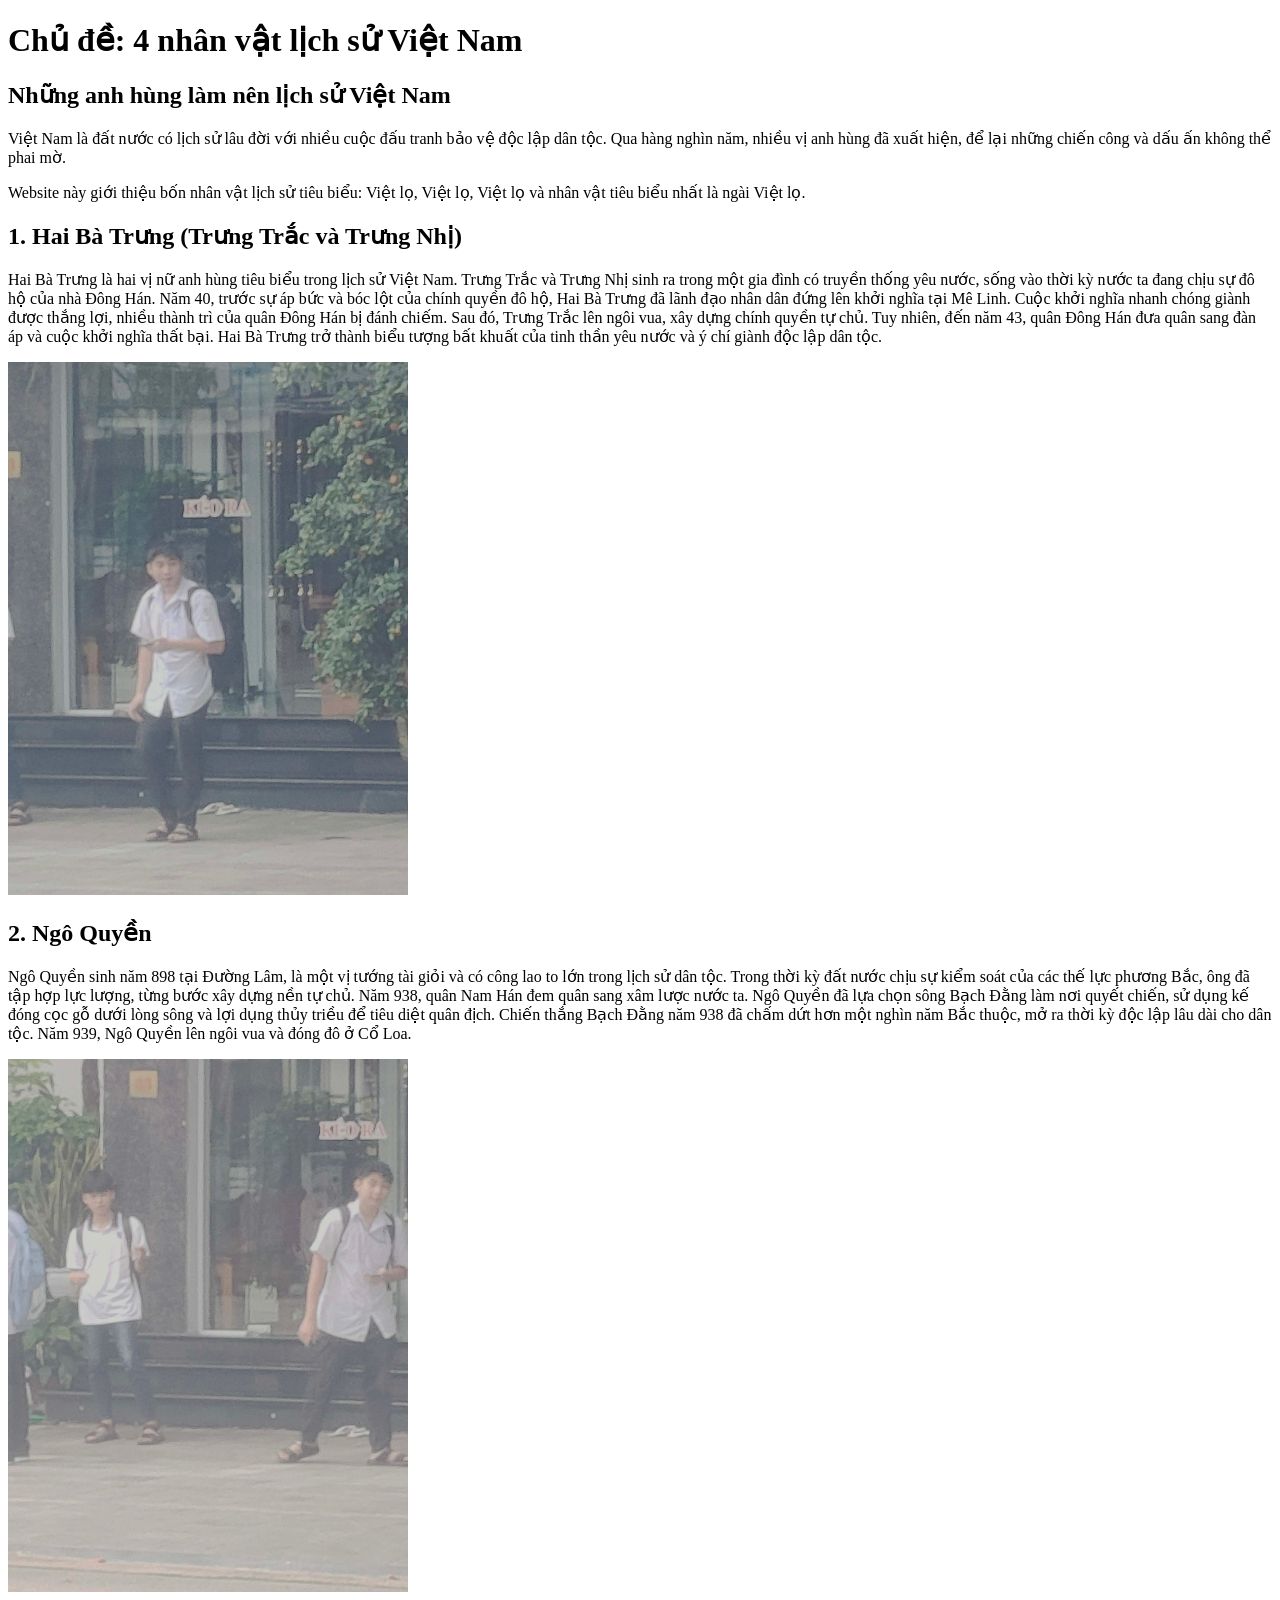
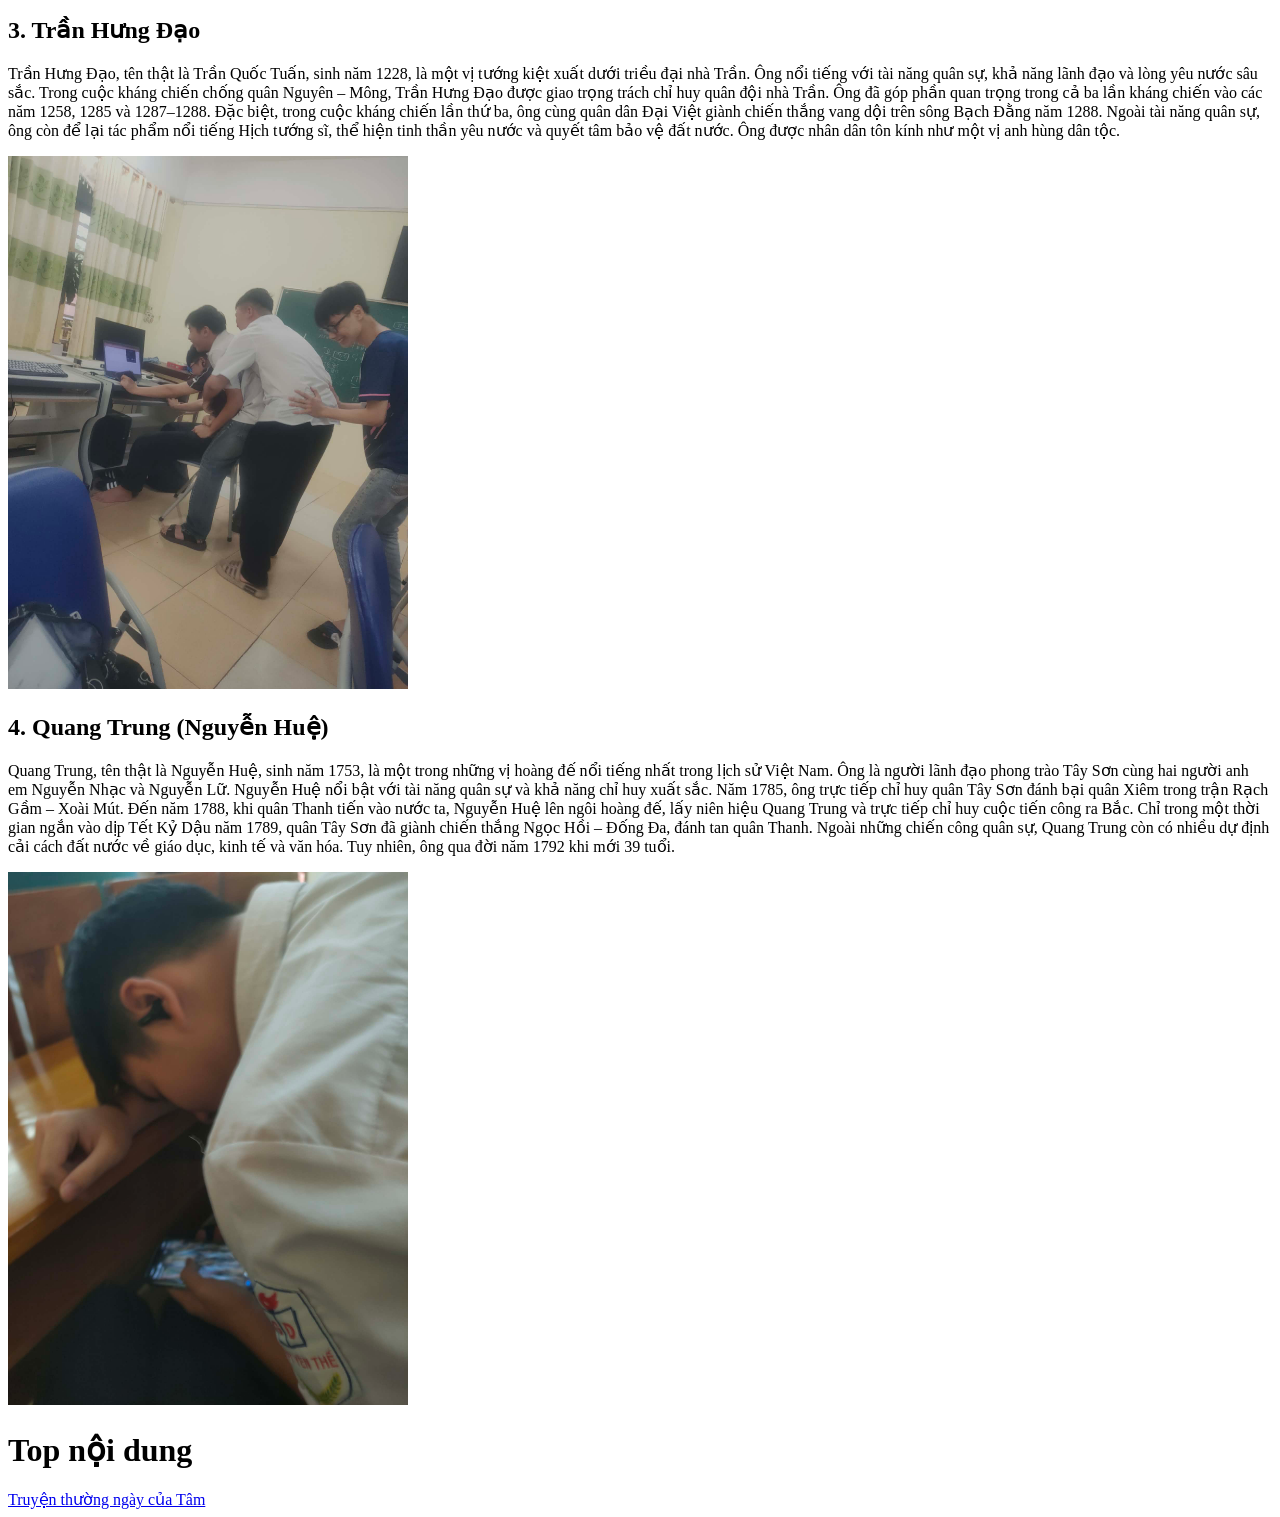
==== index.html @ 8ab3594e "Initial website" ====
<!doctype html>
<html lang="vi">
  <head>
    <meta charset="UTF-8" />
    <meta name="viewport" content="width=device-width, initial-scale=1.0" />
    <title>Fake news :))</title>
    <link rel="icon" type="image/png" href="image/2.jpg" />
  </head>
  <body>
    <h1>Chủ đề: 4 nhân vật lịch sử Việt Nam</h1>
    <h2>Những anh hùng làm nên lịch sử Việt Nam</h2>
    <p>
      Việt Nam là đất nước có lịch sử lâu đời với nhiều cuộc đấu tranh bảo vệ
      độc lập dân tộc. Qua hàng nghìn năm, nhiều vị anh hùng đã xuất hiện, để
      lại những chiến công và dấu ấn không thể phai mờ.
    </p>
    <p>
      Website này giới thiệu bốn nhân vật lịch sử tiêu biểu: Việt lọ, Việt lọ,
      Việt lọ và nhân vật tiêu biểu nhất là ngài Việt lọ.
    </p>
    <h2>1. Hai Bà Trưng (Trưng Trắc và Trưng Nhị)</h2>
    <p>
      Hai Bà Trưng là hai vị nữ anh hùng tiêu biểu trong lịch sử Việt Nam. Trưng
      Trắc và Trưng Nhị sinh ra trong một gia đình có truyền thống yêu nước,
      sống vào thời kỳ nước ta đang chịu sự đô hộ của nhà Đông Hán. Năm 40,
      trước sự áp bức và bóc lột của chính quyền đô hộ, Hai Bà Trưng đã lãnh đạo
      nhân dân đứng lên khởi nghĩa tại Mê Linh. Cuộc khởi nghĩa nhanh chóng
      giành được thắng lợi, nhiều thành trì của quân Đông Hán bị đánh chiếm. Sau
      đó, Trưng Trắc lên ngôi vua, xây dựng chính quyền tự chủ. Tuy nhiên, đến
      năm 43, quân Đông Hán đưa quân sang đàn áp và cuộc khởi nghĩa thất bại.
      Hai Bà Trưng trở thành biểu tượng bất khuất của tinh thần yêu nước và ý
      chí giành độc lập dân tộc.
    </p>
    <img src="image/1.jpeg" alt="" width="400" />
    <h2>2. Ngô Quyền</h2>
    <p>
      Ngô Quyền sinh năm 898 tại Đường Lâm, là một vị tướng tài giỏi và có công
      lao to lớn trong lịch sử dân tộc. Trong thời kỳ đất nước chịu sự kiểm soát
      của các thế lực phương Bắc, ông đã tập hợp lực lượng, từng bước xây dựng
      nền tự chủ. Năm 938, quân Nam Hán đem quân sang xâm lược nước ta. Ngô
      Quyền đã lựa chọn sông Bạch Đằng làm nơi quyết chiến, sử dụng kế đóng cọc
      gỗ dưới lòng sông và lợi dụng thủy triều để tiêu diệt quân địch. Chiến
      thắng Bạch Đằng năm 938 đã chấm dứt hơn một nghìn năm Bắc thuộc, mở ra
      thời kỳ độc lập lâu dài cho dân tộc. Năm 939, Ngô Quyền lên ngôi vua và
      đóng đô ở Cổ Loa.
    </p>
    <img src="image/2.jpeg" alt="" width="400" />
    <h2>3. Trần Hưng Đạo</h2>
    <p>
      Trần Hưng Đạo, tên thật là Trần Quốc Tuấn, sinh năm 1228, là một vị tướng
      kiệt xuất dưới triều đại nhà Trần. Ông nổi tiếng với tài năng quân sự, khả
      năng lãnh đạo và lòng yêu nước sâu sắc. Trong cuộc kháng chiến chống quân
      Nguyên – Mông, Trần Hưng Đạo được giao trọng trách chỉ huy quân đội nhà
      Trần. Ông đã góp phần quan trọng trong cả ba lần kháng chiến vào các năm
      1258, 1285 và 1287–1288. Đặc biệt, trong cuộc kháng chiến lần thứ ba, ông
      cùng quân dân Đại Việt giành chiến thắng vang dội trên sông Bạch Đằng năm
      1288. Ngoài tài năng quân sự, ông còn để lại tác phẩm nổi tiếng Hịch tướng
      sĩ, thể hiện tinh thần yêu nước và quyết tâm bảo vệ đất nước. Ông được
      nhân dân tôn kính như một vị anh hùng dân tộc.
    </p>
    <img src="image/3.jpeg" alt="" width="400" />
    <h2>4. Quang Trung (Nguyễn Huệ)</h2>
    <p>
      Quang Trung, tên thật là Nguyễn Huệ, sinh năm 1753, là một trong những vị
      hoàng đế nổi tiếng nhất trong lịch sử Việt Nam. Ông là người lãnh đạo
      phong trào Tây Sơn cùng hai người anh em Nguyễn Nhạc và Nguyễn Lữ. Nguyễn
      Huệ nổi bật với tài năng quân sự và khả năng chỉ huy xuất sắc. Năm 1785,
      ông trực tiếp chỉ huy quân Tây Sơn đánh bại quân Xiêm trong trận Rạch Gầm
      – Xoài Mút. Đến năm 1788, khi quân Thanh tiến vào nước ta, Nguyễn Huệ lên
      ngôi hoàng đế, lấy niên hiệu Quang Trung và trực tiếp chỉ huy cuộc tiến
      công ra Bắc. Chỉ trong một thời gian ngắn vào dịp Tết Kỷ Dậu năm 1789,
      quân Tây Sơn đã giành chiến thắng Ngọc Hồi – Đống Đa, đánh tan quân Thanh.
      Ngoài những chiến công quân sự, Quang Trung còn có nhiều dự định cải cách
      đất nước về giáo dục, kinh tế và văn hóa. Tuy nhiên, ông qua đời năm 1792
      khi mới 39 tuổi.
    </p>
    <img src="image/4.jpeg" alt="" width="400" />
    <h1>Top nội dung</h1>
    <a href="Content/TamStory.html">Truyện thường ngày của Tâm</a><br />
  </body>
</html>
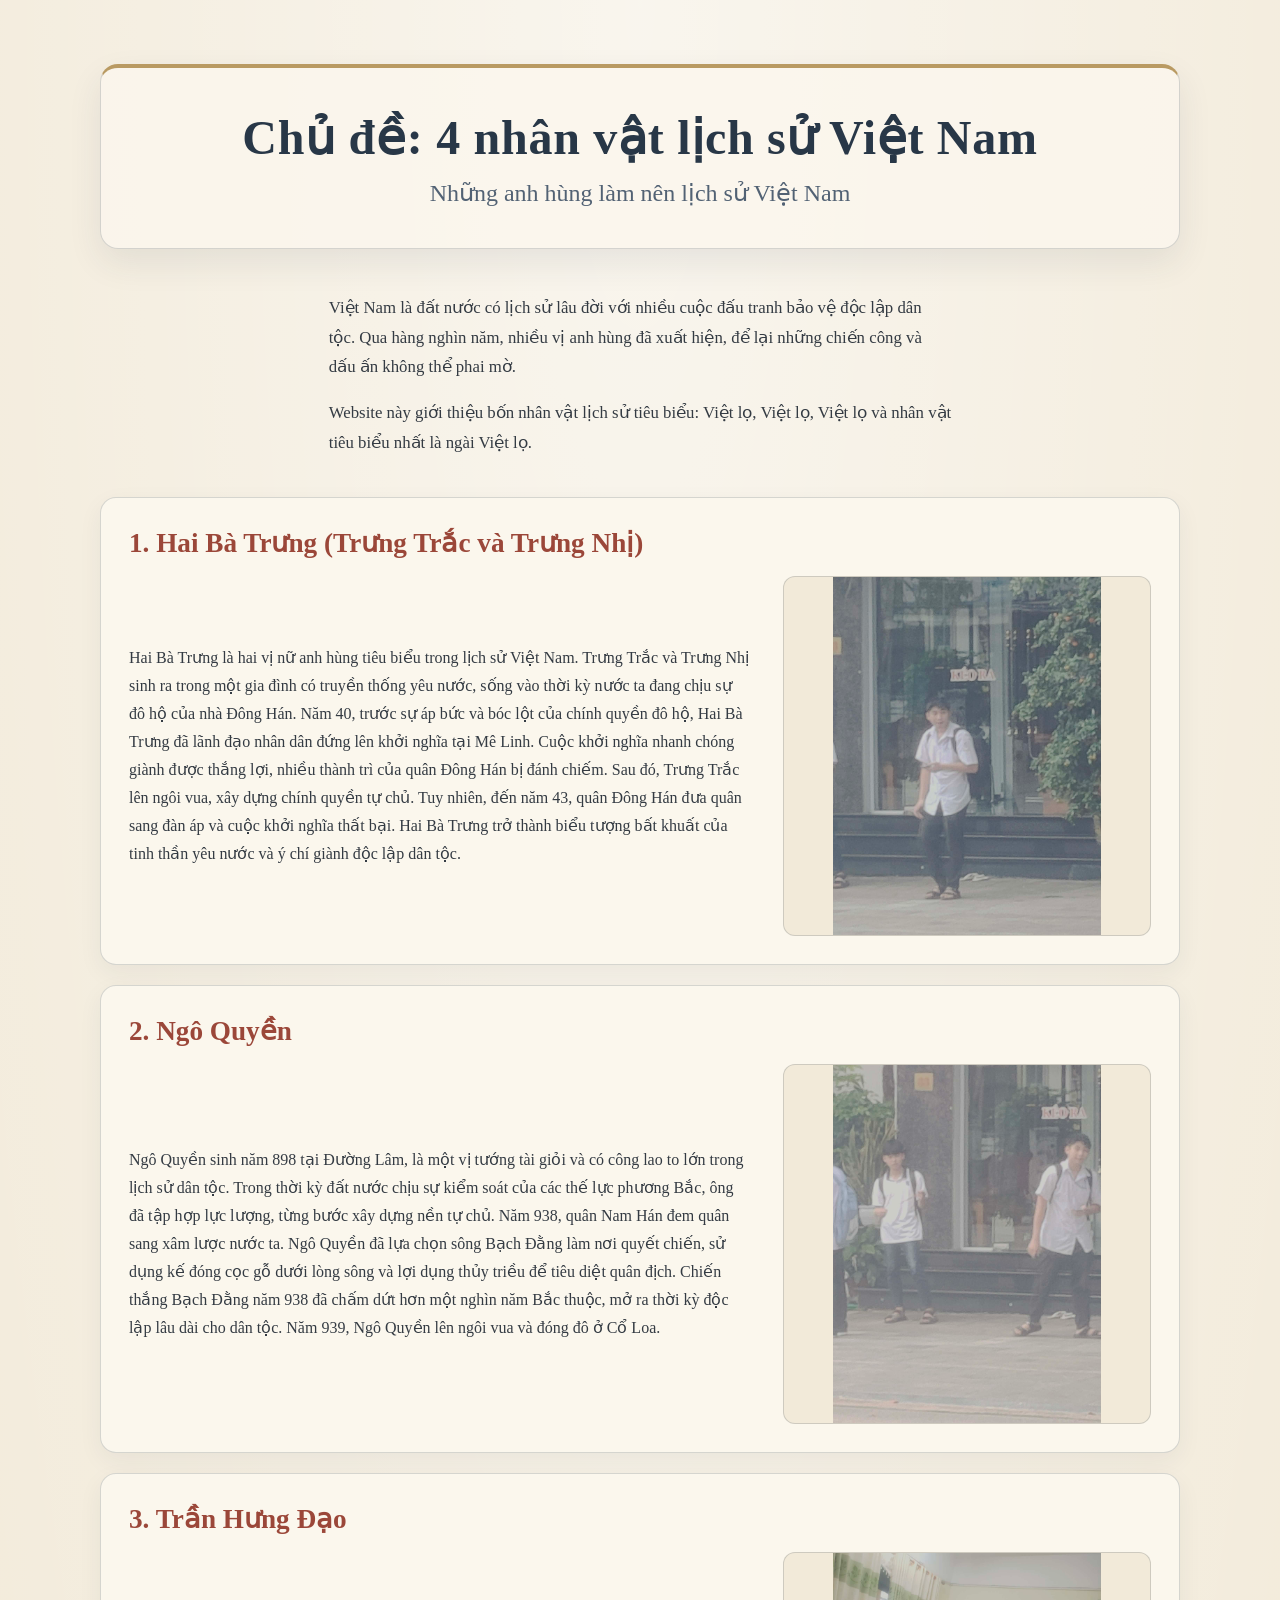
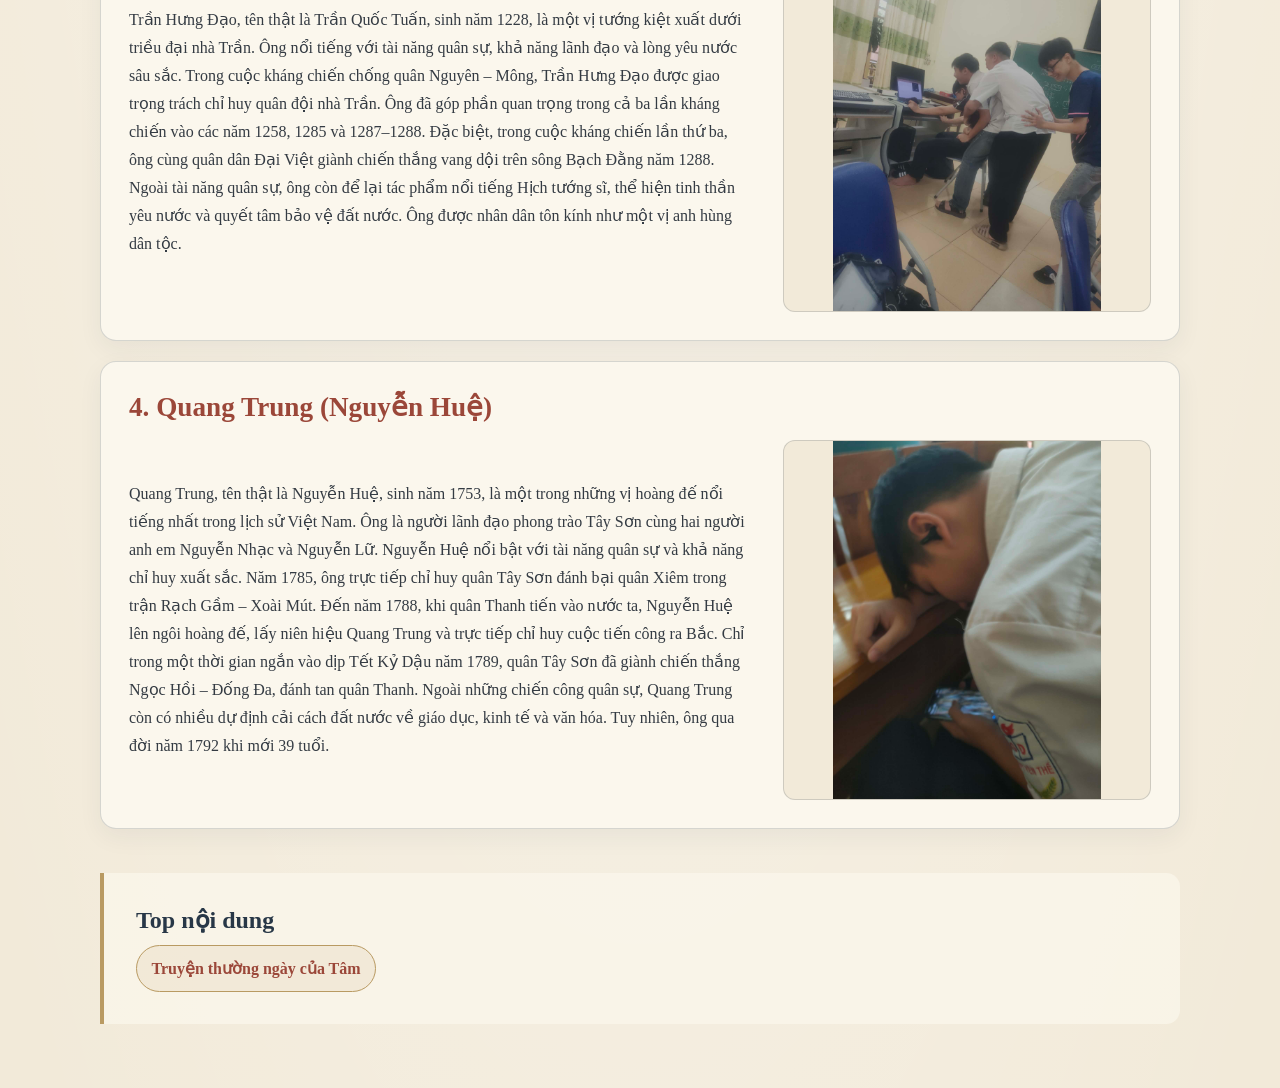
==== commit c477bc27: "lmao" ====
--- a/index.html
+++ b/index.html
@@ -4,11 +4,17 @@
     <meta charset="UTF-8" />
     <meta name="viewport" content="width=device-width, initial-scale=1.0" />
     <title>Fake news :))</title>
-    <link rel="icon" type="image/png" href="image/2.jpg" />
+    <meta name="theme-color" content="#283747" />
+    <link rel="icon" href="Source/2.jpg" type="image/jpeg" />
+    <link rel="stylesheet" href="style.css" />
   </head>
   <body>
+    <main class="page-shell page-home">
+      <header class="page-intro">
     <h1>Chủ đề: 4 nhân vật lịch sử Việt Nam</h1>
     <h2>Những anh hùng làm nên lịch sử Việt Nam</h2>
+      </header>
+      <section class="intro-copy">
     <p>
       Việt Nam là đất nước có lịch sử lâu đời với nhiều cuộc đấu tranh bảo vệ
       độc lập dân tộc. Qua hàng nghìn năm, nhiều vị anh hùng đã xuất hiện, để
@@ -18,6 +24,9 @@
       Website này giới thiệu bốn nhân vật lịch sử tiêu biểu: Việt lọ, Việt lọ,
       Việt lọ và nhân vật tiêu biểu nhất là ngài Việt lọ.
     </p>
+      </section>
+      <div class="history-list">
+      <section class="history-card">
     <h2>1. Hai Bà Trưng (Trưng Trắc và Trưng Nhị)</h2>
     <p>
       Hai Bà Trưng là hai vị nữ anh hùng tiêu biểu trong lịch sử Việt Nam. Trưng
@@ -31,7 +40,9 @@
       Hai Bà Trưng trở thành biểu tượng bất khuất của tinh thần yêu nước và ý
       chí giành độc lập dân tộc.
     </p>
-    <img src="image/1.jpeg" alt="" width="400" />
+    <img src="Source/1.jpeg" alt="Ảnh minh họa cho mục Hai Bà Trưng" width="400" loading="lazy" decoding="async" />
+      </section>
+      <section class="history-card">
     <h2>2. Ngô Quyền</h2>
     <p>
       Ngô Quyền sinh năm 898 tại Đường Lâm, là một vị tướng tài giỏi và có công
@@ -44,7 +55,9 @@
       thời kỳ độc lập lâu dài cho dân tộc. Năm 939, Ngô Quyền lên ngôi vua và
       đóng đô ở Cổ Loa.
     </p>
-    <img src="image/2.jpeg" alt="" width="400" />
+    <img src="Source/2.jpeg" alt="Ảnh minh họa cho mục Ngô Quyền" width="400" loading="lazy" decoding="async" />
+      </section>
+      <section class="history-card">
     <h2>3. Trần Hưng Đạo</h2>
     <p>
       Trần Hưng Đạo, tên thật là Trần Quốc Tuấn, sinh năm 1228, là một vị tướng
@@ -58,7 +71,9 @@
       sĩ, thể hiện tinh thần yêu nước và quyết tâm bảo vệ đất nước. Ông được
       nhân dân tôn kính như một vị anh hùng dân tộc.
     </p>
-    <img src="image/3.jpeg" alt="" width="400" />
+    <img src="Source/3.jpeg" alt="Ảnh minh họa cho mục Trần Hưng Đạo" width="400" loading="lazy" decoding="async" />
+      </section>
+      <section class="history-card">
     <h2>4. Quang Trung (Nguyễn Huệ)</h2>
     <p>
       Quang Trung, tên thật là Nguyễn Huệ, sinh năm 1753, là một trong những vị
@@ -74,8 +89,13 @@
       đất nước về giáo dục, kinh tế và văn hóa. Tuy nhiên, ông qua đời năm 1792
       khi mới 39 tuổi.
     </p>
-    <img src="image/4.jpeg" alt="" width="400" />
-    <h1>Top nội dung</h1>
+    <img src="Source/4.jpeg" alt="Ảnh minh họa cho mục Quang Trung" width="400" loading="lazy" decoding="async" />
+      </section>
+      </div>
+      <section class="more-content">
+    <h2>Top nội dung</h2>
     <a href="Content/TamStory.html">Truyện thường ngày của Tâm</a><br />
+      </section>
+    </main>
   </body>
 </html>
--- a/style.css
+++ b/style.css
@@ -0,0 +1,146 @@
+:root {
+  color-scheme: light;
+  --paper: #f2ead9;
+  --paper-light: #fbf7ed;
+  --paper-shadow: #e8ddc7;
+  --indigo: #283747;
+  --indigo-soft: #526274;
+  --brick: #9b4739;
+  --antique-gold: #b99a62;
+  --line: rgba(40, 55, 71, 0.18);
+  --shadow: 0 14px 34px rgba(40, 55, 71, 0.09);
+}
+
+* { box-sizing: border-box; }
+html { scroll-behavior: smooth; }
+
+body {
+  margin: 0;
+  color: var(--indigo);
+  background: radial-gradient(ellipse at top, rgba(255, 255, 255, 0.55), transparent 55rem), var(--paper);
+  font-family: Georgia, "Times New Roman", serif;
+  font-size: 1rem;
+  line-height: 1.75;
+}
+
+.page-shell {
+  width: min(100% - 2rem, 1080px);
+  margin-inline: auto;
+  padding-block: clamp(1.5rem, 5vw, 4rem);
+}
+
+.page-intro {
+  margin-bottom: clamp(1.5rem, 4vw, 2.75rem);
+  padding: clamp(1.25rem, 4vw, 2.5rem);
+  border: 1px solid var(--line);
+  border-top: 4px solid var(--antique-gold);
+  border-radius: 18px;
+  background: rgba(251, 247, 237, 0.78);
+  box-shadow: var(--shadow);
+  text-align: center;
+}
+
+h1, h2, h3, p { margin-top: 0; }
+h1, h2, h3 { color: var(--indigo); line-height: 1.25; }
+h1 { margin-bottom: 0.65rem; font-size: clamp(1.8rem, 5vw, 3rem); letter-spacing: 0.015em; }
+
+.page-intro h2 {
+  margin-bottom: 0;
+  color: var(--indigo-soft);
+  font-size: clamp(1.1rem, 2.7vw, 1.5rem);
+  font-weight: 400;
+}
+
+p { color: #343b43; }
+a { color: var(--brick); text-decoration-thickness: 1px; text-underline-offset: 0.2em; }
+a:hover { color: var(--indigo); }
+a:focus-visible { outline: 3px solid var(--antique-gold); outline-offset: 4px; border-radius: 4px; }
+
+.intro-copy {
+  max-width: 78ch;
+  margin: 0 auto clamp(1.5rem, 4vw, 2.5rem);
+  padding-inline: clamp(0.25rem, 2vw, 1rem);
+  font-size: 1.05rem;
+}
+
+.history-list { display: grid; gap: 1.25rem; }
+.history-card {
+  display: grid;
+  grid-template-columns: minmax(0, 1.35fr) minmax(220px, 0.8fr);
+  align-items: center;
+  gap: 0.75rem clamp(1rem, 3vw, 2rem);
+  padding: clamp(1rem, 3vw, 1.75rem);
+  border: 1px solid var(--line);
+  border-radius: 16px;
+  background: var(--paper-light);
+  box-shadow: 0 8px 24px rgba(40, 55, 71, 0.06);
+}
+.history-card h2 { grid-column: 1 / -1; margin-bottom: 0.25rem; color: var(--brick); font-size: clamp(1.25rem, 3vw, 1.7rem); }
+.history-card p { margin-bottom: 0; }
+.history-card img { width: 100%; max-width: 100%; max-height: 360px; height: auto; object-fit: contain; border: 1px solid var(--line); border-radius: 12px; background: var(--paper); }
+
+.more-content {
+  margin-top: clamp(1.5rem, 4vw, 2.75rem);
+  padding: clamp(1.25rem, 3vw, 2rem);
+  border-left: 4px solid var(--antique-gold);
+  border-radius: 0 14px 14px 0;
+  background: rgba(251, 247, 237, 0.74);
+}
+.more-content h2 { margin-bottom: 0.6rem; color: var(--indigo); }
+
+.archive-panel {
+  width: min(100%, 720px);
+  margin: 0 auto;
+  padding: clamp(1.5rem, 5vw, 3rem);
+  border: 1px solid var(--line);
+  border-radius: 18px;
+  background: var(--paper-light);
+  box-shadow: var(--shadow);
+  text-align: center;
+}
+.archive-panel h2 { margin-bottom: 1.5rem; color: var(--indigo-soft); font-size: clamp(1.1rem, 2.8vw, 1.45rem); font-weight: 400; }
+.archive-panel a, .more-content a, .journal-entry > a {
+  display: inline-block;
+  padding: 0.55rem 0.9rem;
+  border: 1px solid var(--antique-gold);
+  border-radius: 999px;
+  background: rgba(185, 154, 98, 0.12);
+  font-weight: 700;
+  text-decoration: none;
+  transition: background-color 160ms ease, transform 160ms ease;
+}
+.archive-panel a:hover, .more-content a:hover, .journal-entry > a:hover { background: rgba(185, 154, 98, 0.25); transform: translateY(-1px); }
+
+.journal-entry {
+  display: grid;
+  grid-template-columns: repeat(auto-fit, minmax(min(100%, 230px), 1fr));
+  align-items: start;
+  gap: clamp(0.65rem, 2vw, 1rem);
+  margin-bottom: clamp(1.25rem, 3vw, 2rem);
+  padding: clamp(1rem, 3vw, 1.75rem);
+  border: 1px solid var(--line);
+  border-radius: 16px;
+  background: rgba(251, 247, 237, 0.9);
+  box-shadow: 0 8px 24px rgba(40, 55, 71, 0.06);
+}
+.journal-entry > h1, .journal-entry > h2, .journal-entry > h3, .journal-entry > p, .journal-entry > a { grid-column: 1 / -1; }
+.journal-entry > h1, .journal-entry > h2 { margin-bottom: 0.35rem; color: var(--brick); font-size: clamp(1.35rem, 3.2vw, 1.9rem); }
+.journal-entry > h3 { margin: 0; color: var(--indigo-soft); font-size: clamp(1.05rem, 2.5vw, 1.25rem); font-weight: 400; }
+.journal-entry > p { margin-bottom: 0; }
+.journal-entry > img, .journal-entry > video { display: block; width: 100%; max-width: 100%; max-height: 560px; height: auto; border: 1px solid var(--line); border-radius: 12px; background: var(--paper-shadow); object-fit: contain; }
+.journal-entry > video { aspect-ratio: 16 / 10; }
+.journal-entry > br { display: none; }
+
+@media (max-width: 680px) {
+  .page-shell { width: min(100% - 1.1rem, 1080px); padding-block: 0.8rem 1.5rem; }
+  .page-intro { border-radius: 14px; }
+  .history-card { grid-template-columns: minmax(0, 1fr); }
+  .history-card img { max-height: 440px; }
+  .journal-entry { grid-template-columns: repeat(auto-fit, minmax(min(100%, 145px), 1fr)); }
+  .journal-entry > video { grid-column: 1 / -1; }
+}
+
+@media (prefers-reduced-motion: reduce) {
+  html { scroll-behavior: auto; }
+  *, *::before, *::after { transition-duration: 0.01ms !important; }
+}
